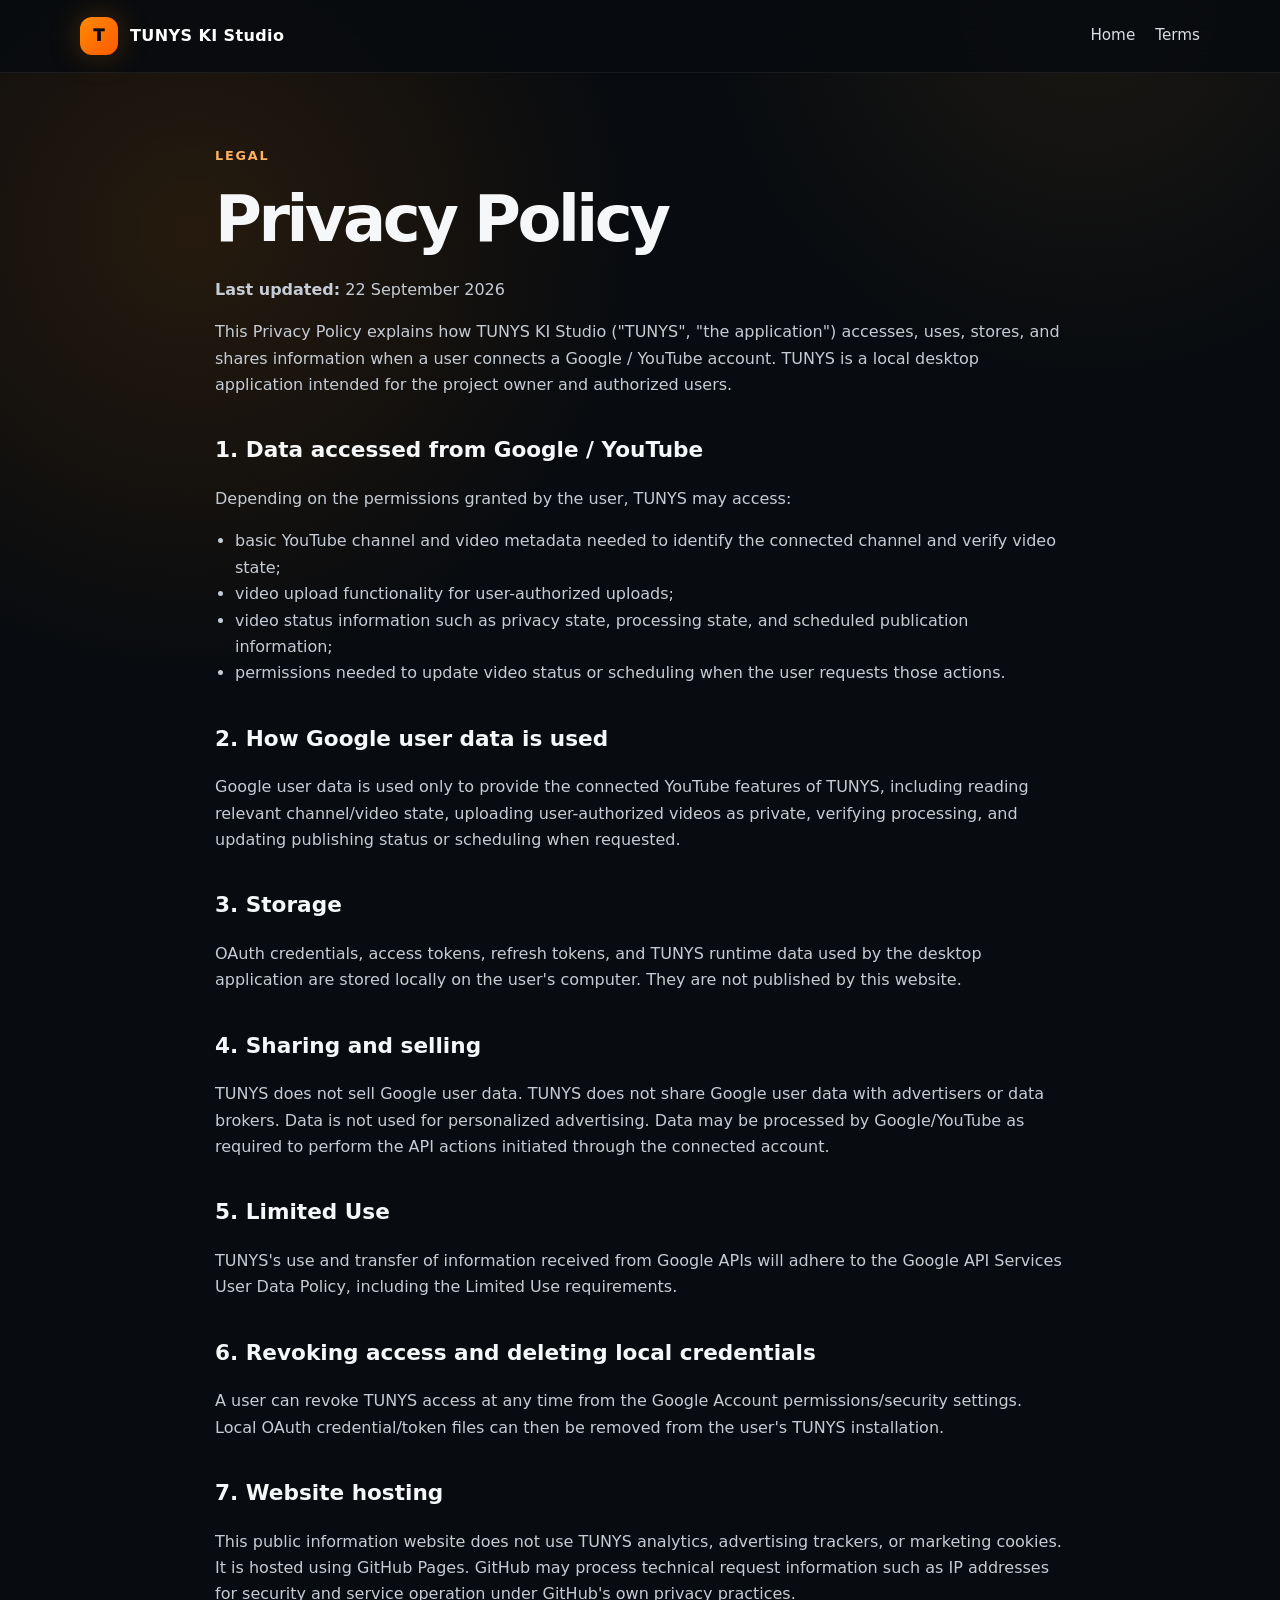
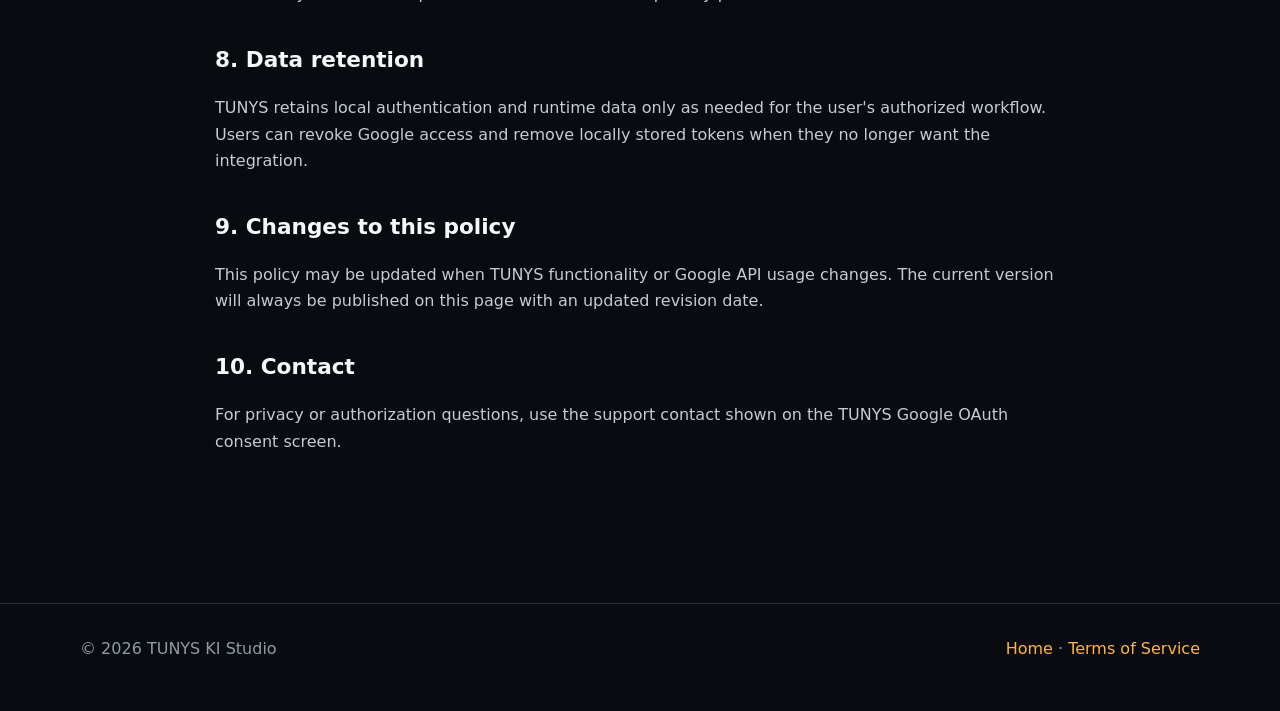
==== privacy.html @ da38b8d9 "Add files via upload" ====
<!doctype html>
<html lang="en">
<head>
  <meta charset="utf-8">
  <meta name="viewport" content="width=device-width,initial-scale=1">
  <meta name="description" content="Privacy Policy for TUNYS KI Studio.">
  <title>Privacy Policy — TUNYS KI Studio</title>
  <link rel="stylesheet" href="styles.css">
</head>
<body>
<header><div class="wrap"><nav>
  <a class="brand" href="./"><span class="mark">T</span><span>TUNYS KI Studio</span></a>
  <div class="links"><a href="./">Home</a><a href="terms.html">Terms</a></div>
</nav></div></header>

<main class="wrap prose" style="padding:72px 0">
  <div class="kicker">Legal</div>
  <h1>Privacy Policy</h1>
  <p><strong>Last updated:</strong> 22 September 2026</p>

  <p>
    This Privacy Policy explains how TUNYS KI Studio ("TUNYS", "the application") accesses,
    uses, stores, and shares information when a user connects a Google / YouTube account.
    TUNYS is a local desktop application intended for the project owner and authorized users.
  </p>

  <h2>1. Data accessed from Google / YouTube</h2>
  <p>Depending on the permissions granted by the user, TUNYS may access:</p>
  <ul>
    <li>basic YouTube channel and video metadata needed to identify the connected channel and verify video state;</li>
    <li>video upload functionality for user-authorized uploads;</li>
    <li>video status information such as privacy state, processing state, and scheduled publication information;</li>
    <li>permissions needed to update video status or scheduling when the user requests those actions.</li>
  </ul>

  <h2>2. How Google user data is used</h2>
  <p>
    Google user data is used only to provide the connected YouTube features of TUNYS, including
    reading relevant channel/video state, uploading user-authorized videos as private, verifying processing,
    and updating publishing status or scheduling when requested.
  </p>

  <h2>3. Storage</h2>
  <p>
    OAuth credentials, access tokens, refresh tokens, and TUNYS runtime data used by the desktop application
    are stored locally on the user's computer. They are not published by this website.
  </p>

  <h2>4. Sharing and selling</h2>
  <p>
    TUNYS does not sell Google user data. TUNYS does not share Google user data with advertisers or data brokers.
    Data is not used for personalized advertising. Data may be processed by Google/YouTube as required to perform
    the API actions initiated through the connected account.
  </p>

  <h2>5. Limited Use</h2>
  <p>
    TUNYS's use and transfer of information received from Google APIs will adhere to the
    Google API Services User Data Policy, including the Limited Use requirements.
  </p>

  <h2>6. Revoking access and deleting local credentials</h2>
  <p>
    A user can revoke TUNYS access at any time from the Google Account permissions/security settings.
    Local OAuth credential/token files can then be removed from the user's TUNYS installation.
  </p>

  <h2>7. Website hosting</h2>
  <p>
    This public information website does not use TUNYS analytics, advertising trackers, or marketing cookies.
    It is hosted using GitHub Pages. GitHub may process technical request information such as IP addresses
    for security and service operation under GitHub's own privacy practices.
  </p>

  <h2>8. Data retention</h2>
  <p>
    TUNYS retains local authentication and runtime data only as needed for the user's authorized workflow.
    Users can revoke Google access and remove locally stored tokens when they no longer want the integration.
  </p>

  <h2>9. Changes to this policy</h2>
  <p>
    This policy may be updated when TUNYS functionality or Google API usage changes. The current version will
    always be published on this page with an updated revision date.
  </p>

  <h2>10. Contact</h2>
  <p>
    For privacy or authorization questions, use the support contact shown on the TUNYS Google OAuth consent screen.
  </p>
</main>

<footer><div class="wrap footerline">
  <div>© 2026 TUNYS KI Studio</div>
  <div><a href="./">Home</a> · <a href="terms.html">Terms of Service</a></div>
</div></footer>
</body>
</html>
---- styles.css ----
:root{
  --bg:#080b0f;
  --panel:#0e141b;
  --panel2:#121a23;
  --text:#f6f7f9;
  --muted:#aab3bf;
  --line:#253140;
  --accent:#ff8a00;
  --accent2:#ffb347;
  --ok:#37d67a;
  --max:1120px;
}
*{box-sizing:border-box}
html{scroll-behavior:smooth}
body{
  margin:0;
  font-family:Inter,ui-sans-serif,system-ui,-apple-system,BlinkMacSystemFont,"Segoe UI",sans-serif;
  color:var(--text);
  background:
    radial-gradient(circle at 15% 10%,rgba(255,138,0,.12),transparent 28rem),
    radial-gradient(circle at 85% 0%,rgba(255,179,71,.08),transparent 24rem),
    var(--bg);
  line-height:1.65;
}
a{color:var(--accent2);text-decoration:none}
a:hover{text-decoration:underline}
.wrap{width:min(var(--max),calc(100% - 36px));margin:auto}
header{
  position:sticky;top:0;z-index:10;
  border-bottom:1px solid rgba(255,255,255,.07);
  background:rgba(8,11,15,.86);
  backdrop-filter:blur(16px);
}
nav{height:72px;display:flex;align-items:center;justify-content:space-between;gap:20px}
.brand{display:flex;align-items:center;gap:12px;font-weight:800;letter-spacing:.4px;color:#fff}
.mark{
  width:38px;height:38px;border-radius:12px;
  display:grid;place-items:center;
  background:linear-gradient(135deg,var(--accent),#ff5a00);
  box-shadow:0 0 32px rgba(255,138,0,.25);
  color:#0b0b0b;font-weight:1000
}
.links{display:flex;gap:20px;flex-wrap:wrap}
.links a{color:#d9dee5;font-size:.95rem}
.hero{padding:92px 0 70px}
.badge{
  display:inline-flex;align-items:center;gap:8px;
  border:1px solid rgba(255,138,0,.35);
  background:rgba(255,138,0,.08);
  color:#ffd29b;border-radius:999px;padding:7px 12px;font-size:.88rem
}
.dot{width:8px;height:8px;border-radius:50%;background:var(--ok);box-shadow:0 0 16px var(--ok)}
h1{font-size:clamp(2.6rem,7vw,5.7rem);line-height:.98;margin:22px 0 20px;letter-spacing:-.055em}
h1 span{background:linear-gradient(90deg,#fff,var(--accent2));-webkit-background-clip:text;background-clip:text;color:transparent}
.lead{max-width:780px;font-size:1.17rem;color:#c1c9d3}
.cta{display:flex;gap:12px;flex-wrap:wrap;margin-top:28px}
.btn{
  display:inline-flex;align-items:center;justify-content:center;
  min-height:46px;padding:0 18px;border-radius:12px;
  border:1px solid var(--line);font-weight:750
}
.btn.primary{background:var(--accent);border-color:var(--accent);color:#101010}
.btn.secondary{background:#10161d;color:#fff}
.grid{display:grid;grid-template-columns:repeat(3,1fr);gap:16px;margin:20px 0 70px}
.card{
  border:1px solid var(--line);border-radius:18px;padding:24px;
  background:linear-gradient(180deg,rgba(20,28,38,.88),rgba(12,17,23,.9));
  box-shadow:0 12px 40px rgba(0,0,0,.18)
}
.card h3{margin:0 0 8px;font-size:1.08rem}
.card p{margin:0;color:var(--muted)}
section{padding:58px 0}
.section-title{font-size:2rem;letter-spacing:-.03em;margin:0 0 14px}
.muted{color:var(--muted)}
.steps{display:grid;grid-template-columns:1fr 1fr;gap:18px}
.step{display:flex;gap:14px}
.num{
  flex:0 0 34px;height:34px;border-radius:10px;
  display:grid;place-items:center;background:rgba(255,138,0,.12);
  border:1px solid rgba(255,138,0,.35);color:#ffc176;font-weight:800
}
.notice{
  border-left:3px solid var(--accent);
  background:rgba(255,138,0,.07);
  padding:16px 18px;border-radius:0 12px 12px 0;color:#dce2e9
}
footer{border-top:1px solid var(--line);margin-top:60px;padding:32px 0 48px;color:#909aa7}
.footerline{display:flex;justify-content:space-between;gap:20px;flex-wrap:wrap}
.prose{max-width:850px}
.prose h1{font-size:clamp(2.2rem,5vw,4.2rem);margin-bottom:26px}
.prose h2{font-size:1.35rem;margin-top:34px}
.prose p,.prose li{color:#c5ccd5}
.prose ul{padding-left:20px}
.kicker{color:#ffb15e;font-weight:800;text-transform:uppercase;font-size:.8rem;letter-spacing:.14em}
@media(max-width:800px){
  .grid,.steps{grid-template-columns:1fr}
  .links{gap:12px}
  nav{height:auto;padding:16px 0;align-items:flex-start}
  .hero{padding-top:64px}
}
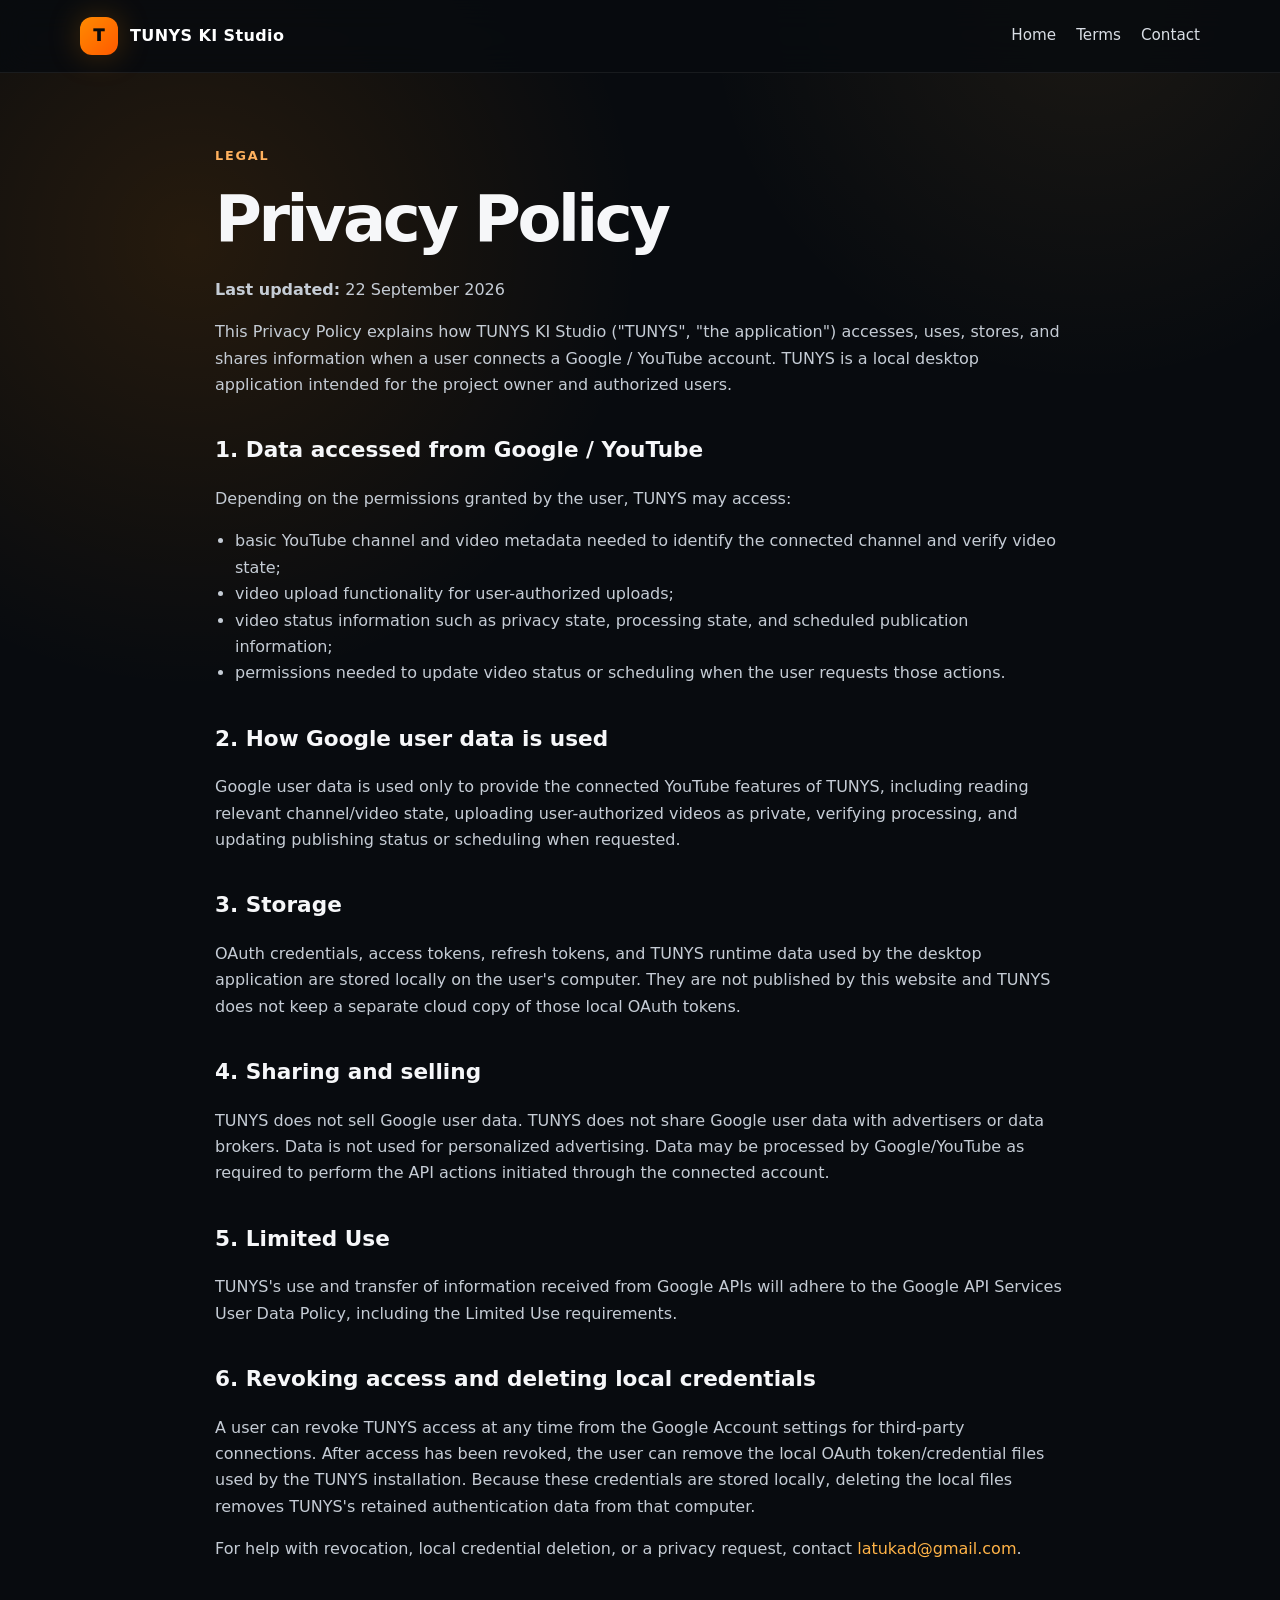
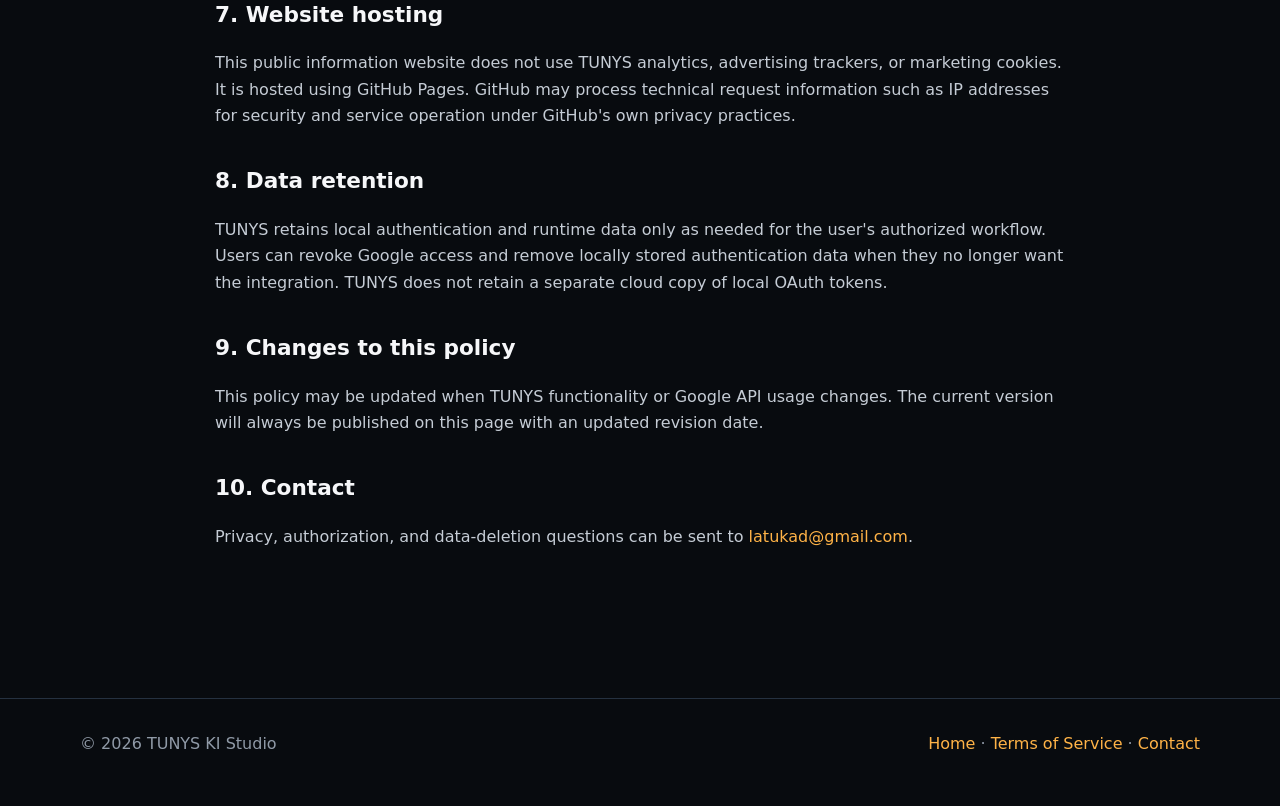
==== commit 66f622bf: "Clarify privacy, revocation and data deletion" ====
--- a/privacy.html
+++ b/privacy.html
@@ -10,7 +10,7 @@
 <body>
 <header><div class="wrap"><nav>
   <a class="brand" href="./"><span class="mark">T</span><span>TUNYS KI Studio</span></a>
-  <div class="links"><a href="./">Home</a><a href="terms.html">Terms</a></div>
+  <div class="links"><a href="./">Home</a><a href="terms.html">Terms</a><a href="mailto:latukad@gmail.com">Contact</a></div>
 </nav></div></header>
 
 <main class="wrap prose" style="padding:72px 0">
@@ -43,7 +43,8 @@
   <h2>3. Storage</h2>
   <p>
     OAuth credentials, access tokens, refresh tokens, and TUNYS runtime data used by the desktop application
-    are stored locally on the user's computer. They are not published by this website.
+    are stored locally on the user's computer. They are not published by this website and TUNYS does not keep
+    a separate cloud copy of those local OAuth tokens.
   </p>
 
   <h2>4. Sharing and selling</h2>
@@ -61,8 +62,14 @@
 
   <h2>6. Revoking access and deleting local credentials</h2>
   <p>
-    A user can revoke TUNYS access at any time from the Google Account permissions/security settings.
-    Local OAuth credential/token files can then be removed from the user's TUNYS installation.
+    A user can revoke TUNYS access at any time from the Google Account settings for third-party connections.
+    After access has been revoked, the user can remove the local OAuth token/credential files used by the TUNYS
+    installation. Because these credentials are stored locally, deleting the local files removes TUNYS's retained
+    authentication data from that computer.
+  </p>
+  <p>
+    For help with revocation, local credential deletion, or a privacy request, contact
+    <a href="mailto:latukad@gmail.com">latukad@gmail.com</a>.
   </p>
 
   <h2>7. Website hosting</h2>
@@ -75,7 +82,8 @@
   <h2>8. Data retention</h2>
   <p>
     TUNYS retains local authentication and runtime data only as needed for the user's authorized workflow.
-    Users can revoke Google access and remove locally stored tokens when they no longer want the integration.
+    Users can revoke Google access and remove locally stored authentication data when they no longer want
+    the integration. TUNYS does not retain a separate cloud copy of local OAuth tokens.
   </p>
 
   <h2>9. Changes to this policy</h2>
@@ -86,13 +94,14 @@
 
   <h2>10. Contact</h2>
   <p>
-    For privacy or authorization questions, use the support contact shown on the TUNYS Google OAuth consent screen.
+    Privacy, authorization, and data-deletion questions can be sent to
+    <a href="mailto:latukad@gmail.com">latukad@gmail.com</a>.
   </p>
 </main>
 
 <footer><div class="wrap footerline">
   <div>© 2026 TUNYS KI Studio</div>
-  <div><a href="./">Home</a> · <a href="terms.html">Terms of Service</a></div>
+  <div><a href="./">Home</a> · <a href="terms.html">Terms of Service</a> · <a href="mailto:latukad@gmail.com">Contact</a></div>
 </div></footer>
 </body>
 </html>
--- a/styles.css
+++ b/styles.css
@@ -61,7 +61,7 @@
 }
 .btn.primary{background:var(--accent);border-color:var(--accent);color:#101010}
 .btn.secondary{background:#10161d;color:#fff}
-.grid{display:grid;grid-template-columns:repeat(3,1fr);gap:16px;margin:20px 0 70px}
+.grid{display:grid;grid-template-columns:repeat(3,1fr);gap:16px;margin:20px auto 70px}
 .card{
   border:1px solid var(--line);border-radius:18px;padding:24px;
   background:linear-gradient(180deg,rgba(20,28,38,.88),rgba(12,17,23,.9));
